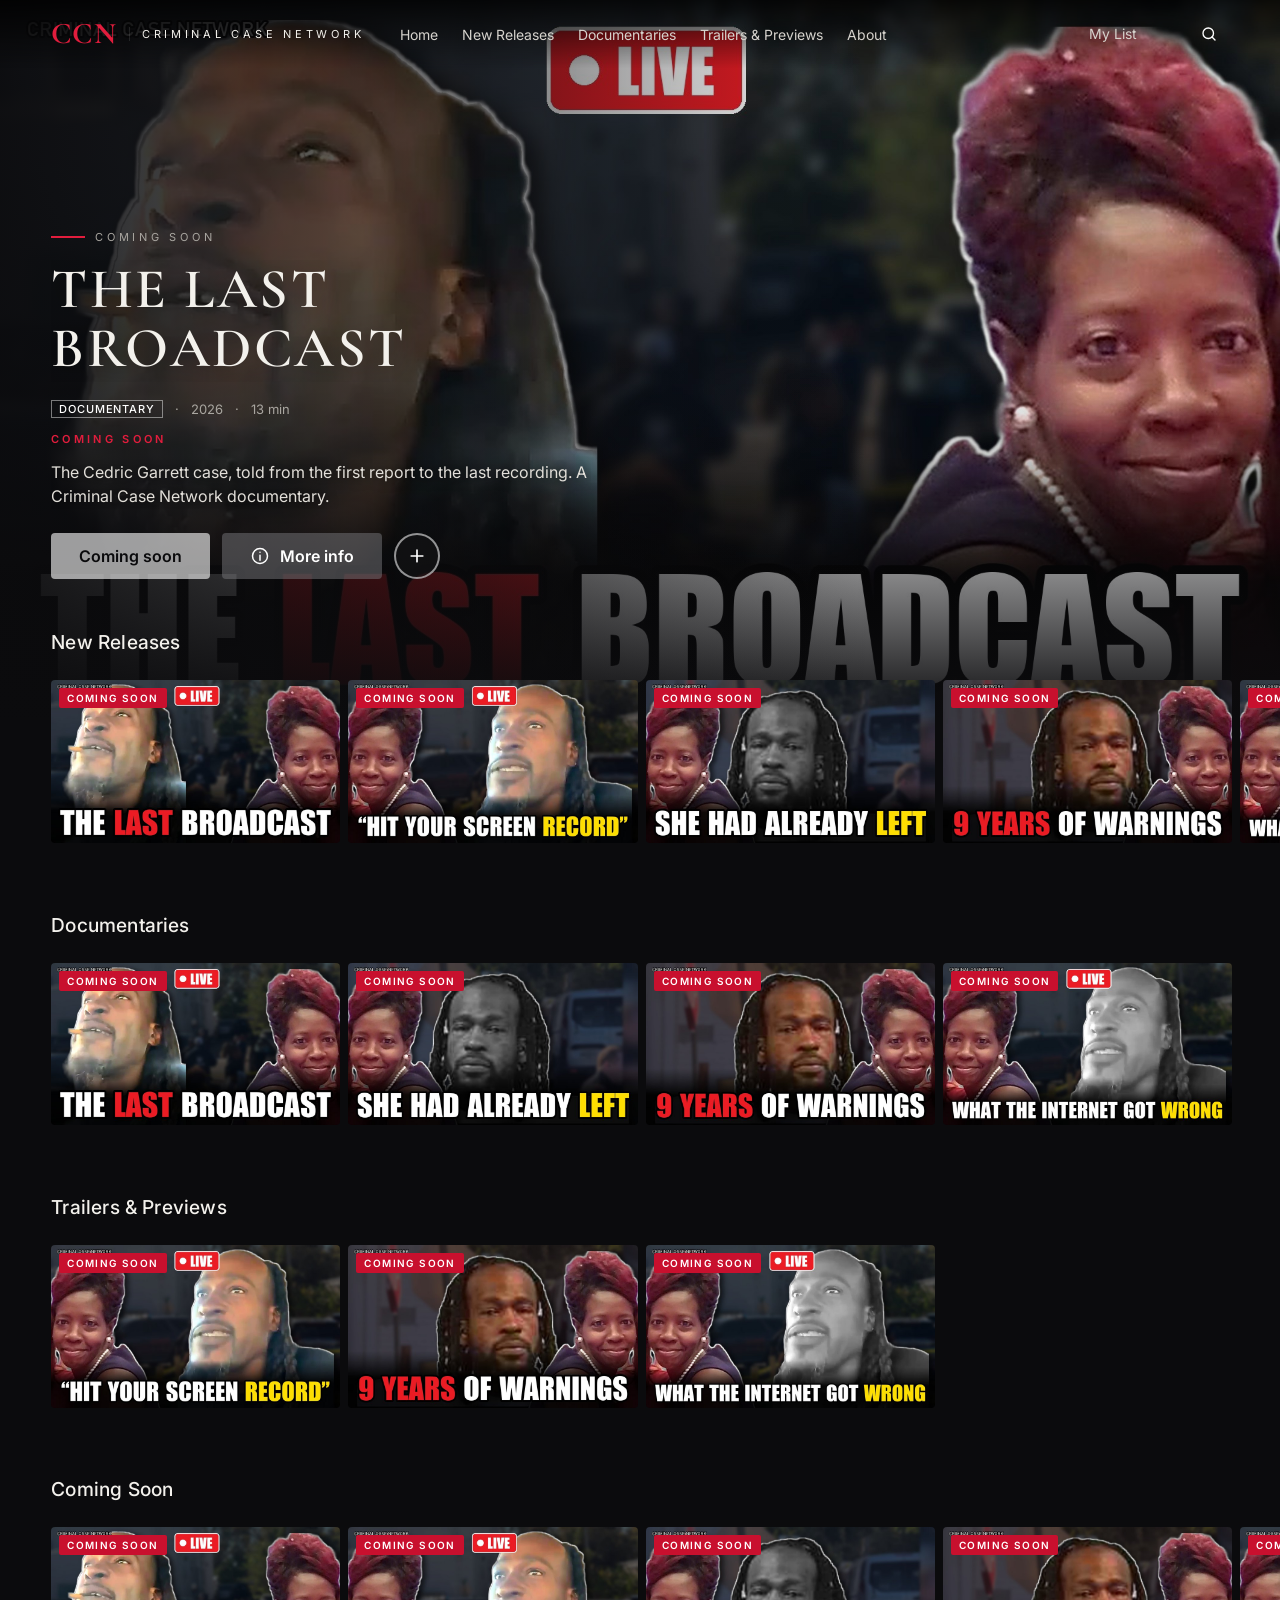
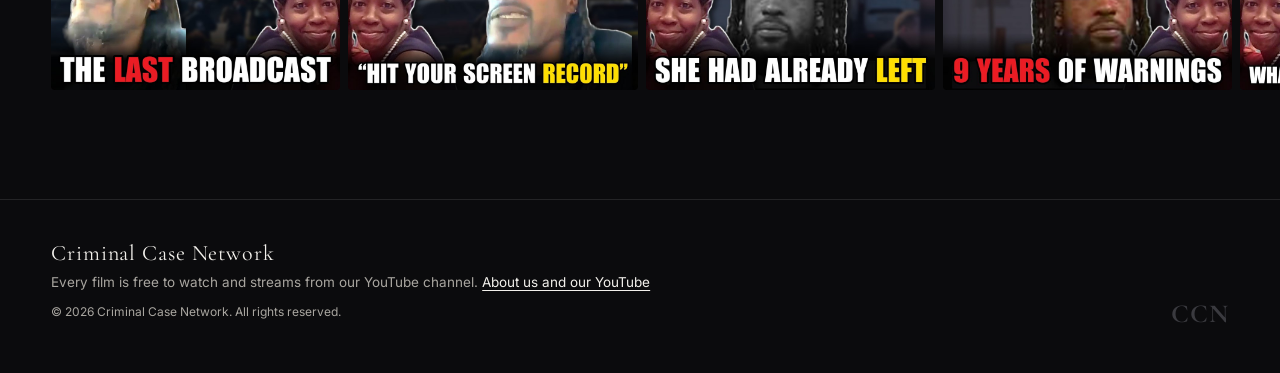
==== public/index.html @ 20ab6cd5 "Play starts the video in the same instant as the click Co-Authored-By: Claude Fable 5.2 <noreply@ant" ====
<!doctype html>
<html lang="en">
<head>
<meta charset="utf-8">
<meta name="viewport" content="width=device-width, initial-scale=1">
<title>Criminal Case Network — Video Vault</title>
<meta name="description" content="Every Criminal Case Network documentary in one place. Free to watch.">
<link rel="icon" href="favicon.svg" type="image/svg+xml">
<link rel="preconnect" href="https://criminal-case-network-video-vault.pages.dev" crossorigin>
<link rel="preconnect" href="https://i.ytimg.com">
<link rel="dns-prefetch" href="https://www.youtube-nocookie.com">
<link rel="preconnect" href="https://fonts.googleapis.com">
<link rel="preconnect" href="https://fonts.gstatic.com" crossorigin>
<link href="https://fonts.googleapis.com/css2?family=Cormorant+Garamond:wght@600;700&family=Inter:wght@400;500;600&display=swap" rel="stylesheet">
<link rel="stylesheet" href="styles.css?v=24">
</head>
<body>

<header class="nav" id="nav">
  <a class="brand" href="./" aria-label="Criminal Case Network home">
    <span class="brand-mark">CCN</span>
    <span class="brand-name">Criminal Case Network</span>
  </a>
  <nav class="links" id="links" aria-label="Sections"></nav>
  <button class="mine-tab" id="mine-tab">My List</button>
  <div class="search" id="search">
    <button id="q-open" aria-label="Search"><svg viewBox="0 0 24 24" aria-hidden="true"><circle cx="11" cy="11" r="7"/><path d="m20 20-4-4"/></svg></button>
  </div>
</header>

<main>
  <section class="hero" id="hero" aria-label="Featured film"></section>
  <div class="rows" id="rows"></div>
  <p class="empty" id="empty" hidden>No films match that search.</p>
</main>

<footer class="foot">
  <div class="foot-brand">Criminal Case Network</div>
  <p>Every film is free to watch and streams from our YouTube channel. <a href="#more" id="foot-more">About us and our YouTube</a></p>
  <p class="small">&copy; <span id="yr"></span> Criminal Case Network. All rights reserved.</p>
  <a class="foot-mark" href="office.html" rel="nofollow" tabindex="-1" aria-hidden="true">CCN</a>
</footer>

<div class="modal" id="modal" hidden role="dialog" aria-modal="true" aria-labelledby="m-title">
  <div class="sheet">
    <button class="close" id="close" aria-label="Close">
      <svg viewBox="0 0 24 24" aria-hidden="true"><path d="M6 6l12 12M18 6 6 18"/></svg>
    </button>
    <div class="theater" id="theater">
      <div class="stage" id="stage"></div>
      <div class="ctrl" id="ctrl" hidden>
        <input class="seek" id="c-seek" type="range" min="0" max="1000" value="0" step="1" aria-label="Seek">
        <div class="ctrl-row">
          <button id="c-play" aria-label="Play or pause"></button>
          <button id="c-back" aria-label="Back 10 seconds"><svg viewBox="0 0 24 24"><path d="M11 5 6 9l5 4"/><path d="M6 9h7a6 6 0 1 1-6 6"/></svg><span>10</span></button>
          <button id="c-fwd" aria-label="Forward 10 seconds"><svg viewBox="0 0 24 24"><path d="m13 5 5 4-5 4"/><path d="M18 9h-7a6 6 0 1 0 6 6"/></svg><span>10</span></button>
          <button id="c-mute" aria-label="Mute"></button>
          <input class="vol" id="c-vol" type="range" min="0" max="100" value="100" aria-label="Volume">
          <span class="time" id="c-time">0:00 / 0:00</span>
          <span class="grow"></span>
          <select id="c-speed" aria-label="Playback speed"><option value="0.5">0.5x</option><option value="0.75">0.75x</option><option value="1" selected>1x</option><option value="1.25">1.25x</option><option value="1.5">1.5x</option><option value="2">2x</option></select>
          <button id="c-full" aria-label="Full screen"><svg viewBox="0 0 24 24"><path d="M4 9V4h5M20 9V4h-5M4 15v5h5M20 15v5h-5"/></svg></button>
        </div>
      </div>
    </div>
    <div class="info">
      <h2 id="m-title"></h2>
      <p class="meta" id="m-meta"></p>
      <div id="m-extra"></div>
      <p class="desc" id="m-desc"></p>
    </div>
  </div>
</div>

<div class="spot" id="spot" hidden>
  <div class="spot-box" role="dialog" aria-label="Search films">
    <div class="spot-bar">
      <svg viewBox="0 0 24 24" aria-hidden="true"><circle cx="11" cy="11" r="7"/><path d="m20 20-4-4"/></svg>
      <input id="q" type="text" placeholder="Search films" aria-label="Search films" autocomplete="off" spellcheck="false">
      <kbd>esc</kbd>
    </div>
    <div class="spot-list" id="spot-list"></div>
  </div>
</div>

<script defer src="app.js?v=24"></script>
</body>
</html>
---- public/styles.css ----
:root {
  --bg: #0b0b0d;
  --panel: #151518;
  --line: rgba(255, 255, 255, .1);
  --text: #f3f1ec;
  --dim: #a9a6a0;
  --red: #c8102e;
  --red-hi: #e21d3d;
  --pad: clamp(16px, 4vw, 60px);
  --serif: "Cormorant Garamond", Georgia, serif;
  --sans: Inter, "Segoe UI", system-ui, sans-serif;
}
* { box-sizing: border-box; }
[hidden] { display: none !important; }
html { scroll-behavior: smooth; }
body { margin: 0; background: var(--bg); color: var(--text); font-family: var(--sans); font-weight: 400; -webkit-font-smoothing: antialiased; overflow-x: hidden; }
a { color: inherit; text-decoration: none; }
button { font: inherit; color: inherit; cursor: pointer; border: 0; background: none; }
:focus-visible { outline: 2px solid #fff; outline-offset: 3px; }

/* ---------- top bar ---------- */
.nav { position: fixed; inset: 0 0 auto 0; z-index: 20; height: 68px; padding: 0 var(--pad); display: flex; align-items: center; gap: 36px;
  background: linear-gradient(rgba(0, 0, 0, .8), transparent); transition: background .35s; }
.nav.solid { background: rgba(11, 11, 13, .96); box-shadow: 0 1px 0 var(--line); }
.brand { display: flex; align-items: center; gap: 12px; flex: none; }
.brand-mark { font-family: var(--serif); font-weight: 700; font-size: 30px; letter-spacing: .04em; color: var(--red-hi); line-height: 1; }
.brand-name { font-size: 11px; letter-spacing: .34em; text-transform: uppercase; color: var(--text); padding-left: 12px; border-left: 1px solid var(--line); }
.links { display: flex; gap: 24px; flex: 1; min-width: 0; overflow: hidden; white-space: nowrap; }
.links a { font-size: 14px; color: #d6d3cd; transition: color .2s; }
.links a:hover { color: #fff; }
.search { display: flex; align-items: center; margin-left: auto; border: 1px solid transparent; transition: border-color .3s, background .3s; }
.search button { width: 38px; height: 36px; display: grid; place-items: center; flex: none; }
.search.open { border-color: rgba(255, 255, 255, .85); background: rgba(0, 0, 0, .8); }
.search input::-webkit-search-cancel-button { display: none; }
#q-clear { display: none; width: 32px; }
#q-clear svg { width: 15px; height: 15px; }
.search.open.has #q-clear { display: grid; }
.row.grid .track { flex-wrap: wrap; overflow: visible; gap: 28px 8px; }
.row.grid .arrow { display: none; }

/* ---------- search bar that pops up in the middle ---------- */
.spot { position: fixed; inset: 0; z-index: 60; background: rgba(0, 0, 0, .55); display: flex; justify-content: center; align-items: flex-start; padding: 18vh 16px 0; animation: fade .18s ease both; }
.spot-box { width: min(680px, 100%); background: rgba(32, 32, 36, .82); -webkit-backdrop-filter: blur(28px) saturate(1.5); backdrop-filter: blur(28px) saturate(1.5); border: 1px solid rgba(255, 255, 255, .16); border-radius: 16px; box-shadow: 0 30px 90px rgba(0, 0, 0, .7); overflow: hidden; animation: spot-in .22s cubic-bezier(.2, .8, .2, 1) both; }
.spot-bar { display: flex; align-items: center; gap: 14px; padding: 0 20px; height: 64px; }
.spot-bar svg { width: 24px; height: 24px; fill: none; stroke: #b9b6b0; stroke-width: 1.8; stroke-linecap: round; flex: none; }
.spot-bar input { flex: 1; min-width: 0; background: none; border: 0; outline: 0; color: #fff; font: inherit; font-size: 22px; font-weight: 400; }
.spot-bar input::placeholder { color: #8d8a85; }
.spot-bar kbd { font: inherit; font-size: 11px; color: #a9a6a0; border: 1px solid rgba(255, 255, 255, .22); border-radius: 5px; padding: 2px 7px; }
.spot-list { max-height: min(56vh, 520px); overflow-y: auto; }
.spot-list:not(:empty) { border-top: 1px solid rgba(255, 255, 255, .12); padding: 8px; }
.spot-item { display: flex; align-items: center; gap: 14px; width: 100%; padding: 8px; border-radius: 10px; text-align: left; }
.spot-item.on { background: rgba(255, 255, 255, .13); }
.spot-item img { width: 104px; aspect-ratio: 16 / 9; object-fit: cover; border-radius: 5px; background: #000; flex: none; }
.spot-item strong { display: block; font-weight: 500; font-size: 16px; }
.spot-item small { color: var(--dim); font-size: 12.5px; }
.spot-none { color: var(--dim); text-align: center; padding: 22px 0; margin: 0; }
@keyframes spot-in { from { opacity: 0; transform: translateY(-10px) scale(.97); } }
.search svg { width: 18px; height: 18px; fill: none; stroke: #fff; stroke-width: 1.8; stroke-linecap: round; flex: none; }
.search input { width: 0; padding: 0; opacity: 0; background: none; border: 0; outline: 0; color: #fff; font: inherit; font-size: 14px; transition: width .35s cubic-bezier(.2, .7, .2, 1), opacity .25s; }
.search.open input { width: min(240px, 44vw); opacity: 1; }
.search input::placeholder { color: #9b9892; }

/* ---------- featured film ---------- */
.hero { position: relative; height: min(88vh, 56.25vw); min-height: 460px; display: flex; align-items: flex-end; padding: 0 var(--pad) clamp(70px, 11vw, 150px); }
.hero-img { position: absolute; inset: 0; width: 100%; height: 100%; object-fit: cover; object-position: center 20%; }
.hero::before { content: ""; position: absolute; inset: 0; z-index: 1;
  background: linear-gradient(90deg, rgba(11, 11, 13, .92) 0%, rgba(11, 11, 13, .55) 38%, transparent 68%), linear-gradient(0deg, var(--bg) 0%, rgba(11, 11, 13, .35) 26%, transparent 52%); }
.hero-copy { position: relative; z-index: 2; max-width: 560px; animation: rise .9s ease both; }
.tagline { display: flex; align-items: center; gap: 10px; font-size: 11px; letter-spacing: .34em; text-transform: uppercase; color: var(--dim); margin: 0 0 14px; }
.tagline::before { content: ""; width: 34px; height: 2px; background: var(--red-hi); }
.hero h1 { font-family: var(--serif); font-weight: 600; font-size: clamp(40px, 6.4vw, 92px); line-height: .96; margin: 0 0 16px; letter-spacing: .005em; text-shadow: 0 2px 30px rgba(0, 0, 0, .6); }
.hero .meta { margin: 0 0 14px; }
.hero .desc { font-size: clamp(14px, 1.25vw, 18px); line-height: 1.55; color: #e2dfd9; margin: 0 0 26px; text-shadow: 0 1px 12px rgba(0, 0, 0, .7); }
.meta { font-size: 13px; color: var(--dim); display: flex; flex-wrap: wrap; gap: 6px 12px; align-items: center; }
.meta b { font-weight: 500; color: #fff; border: 1px solid rgba(255, 255, 255, .45); padding: 1px 7px; font-size: 11px; letter-spacing: .08em; text-transform: uppercase; }
.actions { display: flex; gap: 12px; flex-wrap: wrap; }
.btn { display: inline-flex; align-items: center; gap: 10px; padding: 12px 28px; font-size: 16px; font-weight: 600; border-radius: 4px; transition: background .2s, transform .2s; }
.btn svg { width: 20px; height: 20px; }
.btn.play { background: #fff; color: #0b0b0d; }
.btn.play:hover { background: #d9d6d0; }
.btn.more { background: rgba(120, 120, 124, .5); color: #fff; }
.btn.more:hover { background: rgba(120, 120, 124, .32); }
.btn:active { transform: scale(.97); }
.btn[disabled] { opacity: .6; cursor: default; }

/* ---------- rows ---------- */
.rows { position: relative; z-index: 3; margin-top: clamp(-90px, -7vw, -30px); padding-bottom: 40px; }
.row { margin-bottom: clamp(26px, 3.4vw, 46px); position: relative; scroll-margin-top: 90px; }
.row h2 { font-size: clamp(16px, 1.5vw, 21px); font-weight: 500; margin: 0 var(--pad) 12px; letter-spacing: .01em; }
.track { display: flex; gap: 8px; overflow-x: auto; padding: 14px var(--pad) 26px; scroll-snap-type: x proximity; scroll-padding: 0 var(--pad); scrollbar-width: none; }
.track::-webkit-scrollbar { display: none; }
.tile { position: relative; flex: none; width: clamp(180px, 22.6vw, 330px); aspect-ratio: 16 / 9; border-radius: 4px; overflow: hidden; background: var(--panel); scroll-snap-align: start;
  transition: transform .32s cubic-bezier(.2, .7, .2, 1), box-shadow .32s; padding: 0; text-align: left; }
.tile img { width: 100%; height: 100%; object-fit: cover; display: block; }
.tile .cap { position: absolute; inset: auto 0 0 0; padding: 34px 12px 10px; background: linear-gradient(transparent, rgba(0, 0, 0, .92)); opacity: 0; transform: translateY(6px); transition: opacity .28s, transform .28s; }
.tile .cap strong { display: block; font-weight: 500; font-size: 14px; white-space: nowrap; overflow: hidden; text-overflow: ellipsis; }
.tile .cap span { font-size: 11.5px; color: var(--dim); }
.tile:hover, .tile:focus-visible { transform: scale(1.09); z-index: 5; box-shadow: 0 14px 40px rgba(0, 0, 0, .8); }
.tile:hover .cap, .tile:focus-visible .cap { opacity: 1; transform: none; }
.arrow { position: absolute; top: 46px; bottom: 26px; width: var(--pad); min-width: 34px; z-index: 6; display: grid; place-items: center; background: rgba(11, 11, 13, .55); opacity: 0; transition: opacity .25s, background .25s; }
.arrow svg { width: 26px; height: 26px; fill: none; stroke: #fff; stroke-width: 2; stroke-linecap: round; stroke-linejoin: round; transition: transform .2s; }
.arrow.l { left: 0; } .arrow.r { right: 0; }
.row:hover .arrow:not([hidden]) { opacity: 1; }
.arrow:hover { background: rgba(11, 11, 13, .8); }
.arrow:hover svg { transform: scale(1.3); }
.empty { text-align: center; color: var(--dim); padding: 160px 20px 120px; }

/* ---------- coming soon ---------- */
.flag { position: absolute; top: 8px; left: 8px; background: var(--red); color: #fff; font-size: 10px; font-weight: 600; letter-spacing: .14em; text-transform: uppercase; padding: 4px 8px; border-radius: 2px; }
.soon { display: flex; flex-wrap: wrap; align-items: baseline; gap: 6px 14px; margin: 12px 0 14px; }
.soon-tag { font-size: 11px; letter-spacing: .3em; text-transform: uppercase; color: var(--red-hi); font-weight: 600; }
.count { font-family: var(--serif); font-size: clamp(26px, 3vw, 38px); font-weight: 600; letter-spacing: .03em; font-variant-numeric: tabular-nums; }
.soon-date { font-size: 13px; color: var(--dim); flex-basis: 100%; }

/* ---------- footer ---------- */
.foot { border-top: 1px solid var(--line); padding: 40px var(--pad) 50px; color: var(--dim); font-size: 13.5px; }
.foot-brand { font-family: var(--serif); font-size: 22px; color: var(--text); letter-spacing: .04em; margin-bottom: 8px; }
.foot p { margin: 4px 0; } .foot .small { font-size: 12px; margin-top: 14px; }

/* ---------- film window ---------- */
.modal { position: fixed; inset: 0; z-index: 50; background: rgba(0, 0, 0, .78); overflow-y: auto; padding: 62px 0 40px; animation: fade .25s ease both; }
.modal[hidden] { display: none; }
.sheet { position: relative; width: min(960px, 100%); margin: 0 auto; background: var(--panel); border-radius: 8px; overflow: hidden; box-shadow: 0 30px 90px rgba(0, 0, 0, .8); animation: pop .32s cubic-bezier(.2, .7, .2, 1) both; }
.close { position: fixed; top: 12px; right: 16px; z-index: 3; width: 38px; height: 38px; border-radius: 50%; background: rgba(11, 11, 13, .85); display: grid; place-items: center; }
.close svg { width: 18px; height: 18px; stroke: #fff; stroke-width: 2; stroke-linecap: round; }
.stage { position: relative; aspect-ratio: 16 / 9; background: #000; }
.stage img, .stage iframe { position: absolute; inset: 0; width: 100%; height: 100%; border: 0; object-fit: cover; }
.stage .shade { position: absolute; inset: 0; background: linear-gradient(0deg, var(--panel) 0%, transparent 45%); }
.info { padding: 18px clamp(18px, 4vw, 44px) 40px; }
.info .actions { margin: 16px 0 4px; }
.info h2 { font-family: var(--serif); font-weight: 600; font-size: clamp(28px, 4vw, 44px); margin: 0 0 10px; line-height: 1.05; }
.info .desc { color: #dcd9d3; line-height: 1.6; font-size: 15.5px; max-width: 640px; margin: 14px 0 0; }
body.locked { overflow: hidden; }

@keyframes rise { from { opacity: 0; transform: translateY(18px); } }
@keyframes fade { from { opacity: 0; } }
@keyframes pop { from { opacity: 0; transform: translateY(24px) scale(.97); } }

@media (max-width: 820px) {
  .links, .brand-name { display: none; }
  .nav { gap: 14px; justify-content: space-between; }
  .hero { height: 78vh; }
  .hero::before { background: linear-gradient(0deg, var(--bg) 4%, rgba(11, 11, 13, .6) 42%, rgba(11, 11, 13, .15) 75%); }
  .tile { width: 62vw; }
  .tile .cap { opacity: 1; transform: none; }
  .tile:hover { transform: none; }
  .arrow { display: none; }
  .btn { padding: 11px 22px; font-size: 15px; }
}
@media (prefers-reduced-motion: reduce) { * { animation: none !important; transition: none !important; } html { scroll-behavior: auto; } }

.foot { position: relative; }
.foot-mark { position: absolute; right: var(--pad); bottom: 44px; font-family: var(--serif); font-weight: 700; font-size: 26px; letter-spacing: .04em; color: #3a3a3f; cursor: default; }

/* ---------- player controls ---------- */
.theater { background: #000; }
.theater:fullscreen { display: flex; flex-direction: column; width: 100vw; height: 100vh; }
.theater:fullscreen .stage { flex: 1; aspect-ratio: auto; }
.ctrl { background: #0b0b0d; padding: 0 14px 8px; }
.ctrl-row { display: flex; align-items: center; gap: 4px; }
.ctrl button { width: 42px; height: 42px; display: grid; place-items: center; border-radius: 50%; position: relative; transition: background .2s, transform .15s; flex: none; color: #fff; }
.ctrl button:hover { background: rgba(255, 255, 255, .12); transform: scale(1.08); }
.ctrl svg { width: 24px; height: 24px; fill: none; stroke: #fff; stroke-width: 1.8; stroke-linecap: round; stroke-linejoin: round; }
.ctrl button span { position: absolute; font-size: 8px; font-weight: 600; top: 19px; }
.ctrl .time { font-size: 13px; color: #d6d3cd; font-variant-numeric: tabular-nums; margin-left: 8px; white-space: nowrap; }
.ctrl .grow { flex: 1; }
.ctrl select { background: none; border: 1px solid rgba(255, 255, 255, .3); color: #fff; font: inherit; font-size: 13px; padding: 5px 6px; border-radius: 4px; }
.ctrl select option { background: #151518; }
.ctrl input[type=range] { -webkit-appearance: none; appearance: none; background: none; cursor: pointer; margin: 0; }
.ctrl input[type=range]::-webkit-slider-runnable-track { height: 4px; border-radius: 2px; background: linear-gradient(90deg, var(--red-hi) var(--p, 0%), rgba(255, 255, 255, .28) var(--p, 0%)); }
.ctrl input[type=range]::-moz-range-track { height: 4px; border-radius: 2px; background: rgba(255, 255, 255, .28); }
.ctrl input[type=range]::-moz-range-progress { height: 4px; border-radius: 2px; background: var(--red-hi); }
.ctrl input[type=range]::-webkit-slider-thumb { -webkit-appearance: none; width: 14px; height: 14px; border-radius: 50%; background: var(--red-hi); margin-top: -5px; transition: transform .15s; }
.ctrl input[type=range]::-moz-range-thumb { width: 14px; height: 14px; border: 0; border-radius: 50%; background: var(--red-hi); }
.ctrl input[type=range]:hover::-webkit-slider-thumb { transform: scale(1.3); }
.seek { display: block; width: 100%; height: 18px; }
.vol { width: 84px; --p: 100%; }
.vol::-webkit-slider-runnable-track { background: rgba(255, 255, 255, .5) !important; }
.vol::-webkit-slider-thumb { background: #fff !important; }

/* ---------- my list and continue watching ---------- */
.btn.round { width: 46px; height: 46px; padding: 0; justify-content: center; border-radius: 50%; border: 2px solid rgba(255, 255, 255, .55); background: rgba(20, 20, 22, .6); color: #fff; }
.btn.round:hover { border-color: #fff; }
.btn.round.on { border-color: #fff; background: rgba(255, 255, 255, .16); }
.prog { position: absolute; left: 10px; right: 10px; bottom: 7px; height: 3px; background: rgba(255, 255, 255, .3); border-radius: 2px; overflow: hidden; }
.prog i { display: block; height: 100%; background: var(--red-hi); }
@media (max-width: 560px) { .vol, #c-speed { display: none; } .ctrl button { width: 38px; height: 38px; } }

/* ---------- rotating top ---------- */
.hero-video { position: absolute; z-index: 2; right: var(--pad); top: 50%; transform: translateY(-56%); width: min(860px, calc(100% - var(--pad) * 2 - 610px)); aspect-ratio: 16 / 9; border-radius: 8px; overflow: hidden; background: #000; box-shadow: 0 30px 80px rgba(0, 0, 0, .75); opacity: 0; transition: opacity .9s ease; }
.hero-video.on { opacity: 1; }
.hero-video iframe { width: 100%; height: 100%; border: 0; display: block; }
.dots { display: flex; gap: 7px; margin-top: 26px; }
.dots button { width: 26px; height: 3px; border-radius: 2px; background: rgba(255, 255, 255, .3); transition: background .25s, width .25s; }
.dots button.on { background: #fff; width: 44px; }
.dots button:hover { background: rgba(255, 255, 255, .7); }
.rank { position: absolute; left: 6px; bottom: -6px; font-family: var(--serif); font-weight: 700; font-size: clamp(56px, 6.4vw, 96px); line-height: 1; color: #fff; text-shadow: 0 2px 18px rgba(0, 0, 0, .95), 0 0 3px #000; pointer-events: none; }
@media (max-width: 1100px) {
  .hero { flex-direction: column; align-items: stretch; justify-content: flex-end; height: auto; min-height: 70vh; padding-top: 84px; }
  .hero-video { position: relative; right: auto; top: auto; transform: none; width: 100%; max-width: 760px; margin-bottom: 22px; order: -1; }
  .hero-video:not(.on) { height: 0; aspect-ratio: auto; margin: 0; }
}
.hero h1 { font-size: clamp(38px, 5.2vw, 76px); display: -webkit-box; -webkit-line-clamp: 2; -webkit-box-orient: vertical; overflow: hidden; padding-bottom: .08em; }
.hero .desc { display: -webkit-box; -webkit-line-clamp: 3; -webkit-box-orient: vertical; overflow: hidden; }

/* ---------- elegant frame around the top video (around it, never over the picture) ---------- */
.hero-video { aspect-ratio: auto; overflow: visible; border-radius: 2px; padding: 12px 12px 0; background: rgba(11, 11, 13, .5); -webkit-backdrop-filter: blur(14px); backdrop-filter: blur(14px); border: 1px solid rgba(243, 241, 236, .42); box-shadow: 0 0 0 5px rgba(11, 11, 13, .35), 0 0 0 6px rgba(243, 241, 236, .14), 0 34px 90px rgba(0, 0, 0, .8); }
.hv-screen { aspect-ratio: 16 / 9; background: #000; overflow: hidden; outline: 1px solid rgba(243, 241, 236, .18); }
.hv-screen iframe { width: 100%; height: 100%; border: 0; display: block; }
.hv-label { display: flex; align-items: center; gap: 12px; margin: 0; padding: 12px 2px 13px; font-size: 10.5px; letter-spacing: .34em; text-transform: uppercase; color: var(--dim); }
.hv-label i { width: 30px; height: 2px; background: var(--red-hi); flex: none; }
.hv-label b { font-family: var(--serif); font-weight: 600; font-size: 17px; letter-spacing: .06em; text-transform: none; color: var(--text); margin-left: auto; font-style: italic; }
@media (max-width: 1100px) { .hero-video:not(.on) { padding: 0; border: 0; overflow: hidden; box-shadow: none; } }

/* ---------- top video frame: black, clean, Netflix-like ---------- */
.hero-video { padding: 0; background: #000; border: 0; border-radius: 6px; overflow: hidden; -webkit-backdrop-filter: none; backdrop-filter: none; box-shadow: 0 24px 70px rgba(0, 0, 0, .85), 0 0 0 1px rgba(255, 255, 255, .06); }
.hv-screen { outline: 0; }
.hv-label { background: #000; padding: 13px 16px 14px; gap: 10px; font-size: 11px; font-weight: 600; letter-spacing: .18em; color: #fff; }
.hv-label i { width: 4px; height: 16px; border-radius: 1px; }
.hv-label b { font-family: var(--sans); font-style: normal; font-weight: 500; font-size: 12px; letter-spacing: .04em; color: #b3b3b3; }

/* ---------- My List tab in the top bar ---------- */
.mine-tab { margin-left: auto; flex: none; font-size: 14px; color: #d6d3cd; white-space: nowrap; padding: 6px 0; border-bottom: 2px solid transparent; transition: color .2s, border-color .2s; }
.mine-tab:hover { color: #fff; }
.mine-tab.on { color: #fff; font-weight: 500; border-color: var(--red-hi); }
.mine-tab + .search { margin-left: 16px; }
.rows .empty { padding: 120px 20px; max-width: 520px; margin: 0 auto; line-height: 1.6; }
@media (max-width: 820px) { .nav { justify-content: flex-start; } }

/* ---------- preview window you can use: click to watch, hover to hold, sound button ---------- */
.hero-video { cursor: pointer; transition: opacity .9s ease, transform .3s ease, box-shadow .3s ease; }
.hero-video:hover { box-shadow: 0 28px 80px rgba(0, 0, 0, .9), 0 0 0 2px rgba(255, 255, 255, .55); }
.hv-screen iframe { pointer-events: none; }
.hv-label b { margin-left: auto; }
.hv-sound { width: 30px; height: 30px; border-radius: 50%; border: 1px solid rgba(255, 255, 255, .45); display: grid; place-items: center; flex: none; margin: -6px 0 -6px 4px; transition: border-color .2s, background .2s; }
.hv-sound:hover, .hv-sound.on { border-color: #fff; background: rgba(255, 255, 255, .14); }
.hv-sound svg { width: 16px; height: 16px; fill: none; stroke: #fff; stroke-width: 1.8; stroke-linecap: round; stroke-linejoin: round; }

/* ---------- big title at the top: capitals, sized to fit, uncluttered ---------- */
.hero-copy { max-width: 540px; }
.hero h1 { text-transform: uppercase; font-weight: 600; letter-spacing: .045em; line-height: 1.04; font-size: clamp(34px, 4.4vw, 64px); -webkit-line-clamp: 3; text-wrap: balance; overflow-wrap: break-word; margin-bottom: 18px; }
.hero h1.mid { font-size: clamp(27px, 3.1vw, 46px); line-height: 1.08; }
.hero h1.long { font-size: clamp(21px, 2.2vw, 32px); line-height: 1.16; letter-spacing: .06em; }
.hero .tagline { margin-bottom: 16px; }
.hero .desc { -webkit-line-clamp: 2; margin-bottom: 24px; }
.hero .soon { margin: 4px 0 14px; }
.hero h1, .info h2 { font-variant-numeric: lining-nums; }

/* ---------- ranked row: big outlined numbers beside the covers ---------- */
.row.top .track { gap: 6px; padding-top: 18px; }
.top-item { display: flex; align-items: flex-end; flex: none; scroll-snap-align: start; }
.top-num { font-family: var(--sans); font-weight: 600; font-size: clamp(120px, 15vw, 230px); line-height: .74; letter-spacing: -.07em; color: #0b0b0d; -webkit-text-stroke: 3px #77777c; paint-order: stroke fill; margin-right: -.13em; padding-left: .04em; user-select: none; transition: -webkit-text-stroke-color .3s; font-variant-numeric: lining-nums; }
.top-item:hover .top-num { -webkit-text-stroke-color: #fff; }
.top-item .tile { position: relative; z-index: 1; width: clamp(170px, 19vw, 285px); scroll-snap-align: none; }
@media (max-width: 820px) { .top-item .tile { width: 48vw; } .top-num { font-size: 30vw; -webkit-text-stroke-width: 2px; } }
.top-num { -webkit-text-stroke: 4px #9c9ca2; margin-right: -.1em; }

.hv-screen img { width: 100%; height: 100%; object-fit: cover; display: block; }
.hv-screen { transition: opacity .7s ease; }
.hv-screen.out { opacity: 0; }

/* ---------- pulsing glow on the big picture at the top ---------- */
@keyframes glow {
  0%, 100% { box-shadow: 0 24px 70px rgba(0, 0, 0, .85), 0 0 0 1px rgba(226, 29, 61, .35), 0 0 16px 2px rgba(226, 29, 61, .22); }
  50% { box-shadow: 0 24px 70px rgba(0, 0, 0, .85), 0 0 0 1px rgba(226, 29, 61, .95), 0 0 46px 12px rgba(226, 29, 61, .62); }
}
.hero-video.on { animation: glow 2.6s ease-in-out infinite; }
.hero-video:hover { outline: 2px solid rgba(255, 255, 255, .75); }

/* ---------- ranked row: the number pops out to the side and glows on hover, staying behind the covers ---------- */
.row.top .track { gap: 32px; padding-top: 24px; }
.top-num { position: relative; z-index: 0; transform-origin: 100% 100%; transition: transform .35s cubic-bezier(.2, .7, .2, 1), -webkit-text-stroke-color .3s, filter .35s; }
.top-item:hover .top-num { transform: translateX(-18px) scale(1.07); -webkit-text-stroke-color: #fff; filter: drop-shadow(0 0 9px rgba(255, 255, 255, .5)) drop-shadow(0 0 24px rgba(226, 29, 61, .65)); }

/* ---------- More page ---------- */
.links a.on { color: #fff; font-weight: 500; }
#foot-more { color: var(--text); text-decoration: underline; text-underline-offset: 3px; }
.about { max-width: 860px; margin: 0 auto; padding: 20px var(--pad) 70px; animation: rise .6s ease both; }
.about-id { display: flex; align-items: center; gap: clamp(18px, 3vw, 34px); padding-bottom: 34px; border-bottom: 1px solid var(--line); }
.about-mark { font-family: var(--serif); font-weight: 700; font-size: clamp(84px, 13vw, 168px); line-height: .8; letter-spacing: .02em; color: var(--red-hi); text-shadow: 0 0 60px rgba(226, 29, 61, .35); }
.about h1 { font-family: var(--serif); font-weight: 600; font-size: clamp(26px, 3.6vw, 46px); line-height: 1.1; margin: 0 0 8px; display: flex; align-items: center; flex-wrap: wrap; gap: 12px; }
.about .check { width: clamp(26px, 3vw, 38px); height: clamp(26px, 3vw, 38px); flex: none; }
.about-tag { margin: 0; font-size: 11px; letter-spacing: .34em; text-transform: uppercase; color: var(--dim); }
.about-text { padding: 34px 0 10px; }
.about-text p { color: #d9d6d0; font-size: 16.5px; line-height: 1.75; margin: 0 0 18px; }
.about-text .lead { font-family: var(--serif); font-size: clamp(22px, 2.4vw, 29px); line-height: 1.4; color: var(--text); }
.yt-card { display: flex; align-items: center; gap: clamp(16px, 3vw, 30px); margin-top: 22px; padding: clamp(20px, 3vw, 32px); background: #151518; border: 1px solid var(--line); border-radius: 12px; transition: border-color .25s, transform .25s, box-shadow .25s; }
.yt-card:hover { border-color: rgba(255, 255, 255, .45); transform: translateY(-2px); box-shadow: 0 20px 50px rgba(0, 0, 0, .6); }
.yt-logo { width: clamp(84px, 12vw, 136px); flex: none; }
.yt-card span { flex: 1; min-width: 0; }
.yt-card strong { display: block; font-family: var(--serif); font-weight: 600; font-size: clamp(24px, 3vw, 36px); line-height: 1.15; }
.yt-card small { display: block; color: var(--dim); font-size: 14px; margin-top: 6px; overflow-wrap: anywhere; }
.yt-card .btn { flex: none; background: #f00; color: #fff; }
@media (max-width: 640px) { .yt-card { flex-wrap: wrap; } .yt-card .btn { width: 100%; justify-content: center; } }
.about-id > div { flex: 1; min-width: 0; }
.about h1 { font-size: clamp(24px, 3.1vw, 40px); }
@media (min-width: 700px) { .about h1 { flex-wrap: nowrap; white-space: nowrap; } }
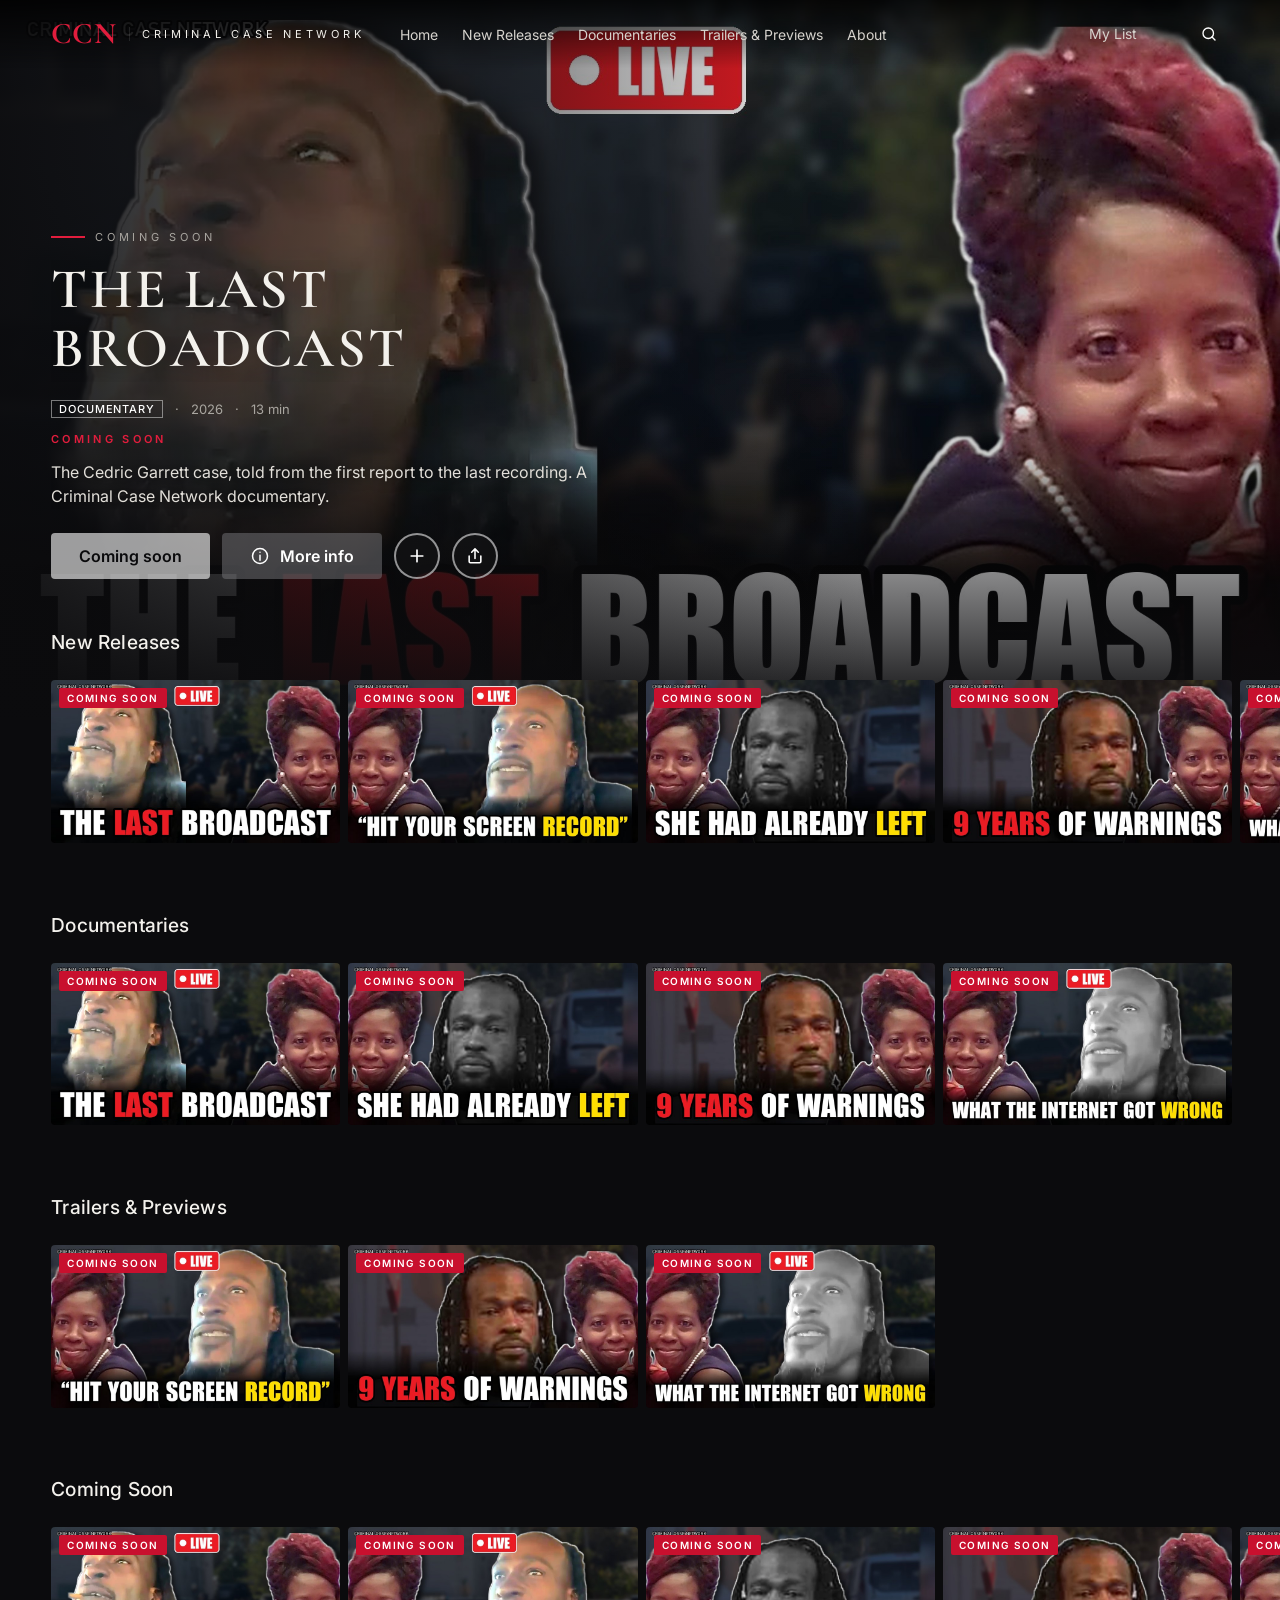
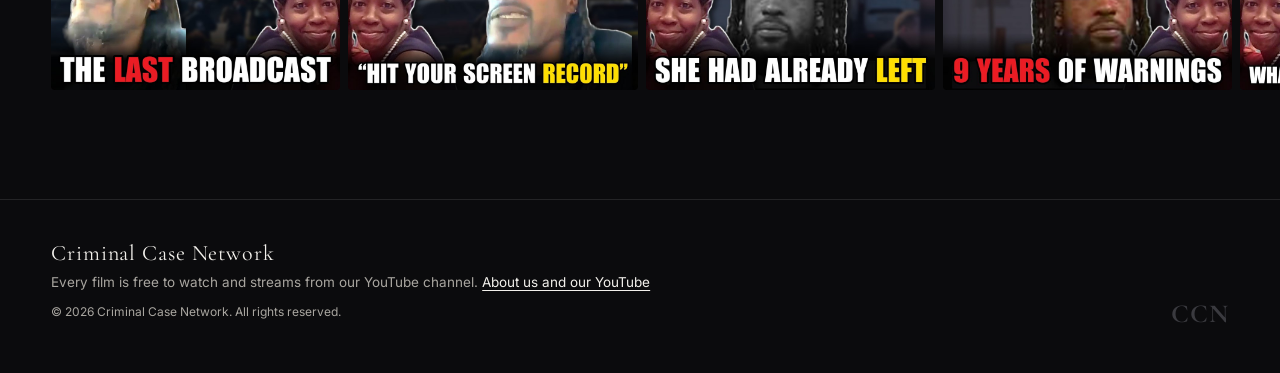
==== commit 2a57be5e: "New badge, share links, More like this, and a readable page per film with a sitemap Co-Authored-By: " ====
--- a/public/index.html
+++ b/public/index.html
@@ -5,6 +5,10 @@
 <meta name="viewport" content="width=device-width, initial-scale=1">
 <title>Criminal Case Network — Video Vault</title>
 <meta name="description" content="Every Criminal Case Network documentary in one place. Free to watch.">
+<meta property="og:site_name" content="Criminal Case Network">
+<meta property="og:type" content="website">
+<meta property="og:title" content="Criminal Case Network — Video Vault">
+<meta property="og:description" content="Every Criminal Case Network documentary in one place. Free to watch.">
 <link rel="icon" href="favicon.svg" type="image/svg+xml">
 <link rel="preconnect" href="https://criminal-case-network-video-vault.pages.dev" crossorigin>
 <link rel="preconnect" href="https://i.ytimg.com">
@@ -12,7 +16,7 @@
 <link rel="preconnect" href="https://fonts.googleapis.com">
 <link rel="preconnect" href="https://fonts.gstatic.com" crossorigin>
 <link href="https://fonts.googleapis.com/css2?family=Cormorant+Garamond:wght@600;700&family=Inter:wght@400;500;600&display=swap" rel="stylesheet">
-<link rel="stylesheet" href="styles.css?v=24">
+<link rel="stylesheet" href="styles.css?v=26">
 </head>
 <body>
 
@@ -68,6 +72,7 @@
       <p class="meta" id="m-meta"></p>
       <div id="m-extra"></div>
       <p class="desc" id="m-desc"></p>
+      <div id="m-more"></div>
     </div>
   </div>
 </div>
@@ -83,6 +88,6 @@
   </div>
 </div>
 
-<script defer src="app.js?v=24"></script>
+<script defer src="app.js?v=26"></script>
 </body>
 </html>
--- a/public/styles.css
+++ b/public/styles.css
@@ -295,3 +295,17 @@
 .about-id > div { flex: 1; min-width: 0; }
 .about h1 { font-size: clamp(24px, 3.1vw, 40px); }
 @media (min-width: 700px) { .about h1 { flex-wrap: nowrap; white-space: nowrap; } }
+
+.stage iframe.pre { visibility: hidden; }
+
+/* ---------- new badge, share, more like this ---------- */
+.flag.new { background: #fff; color: #0b0b0d; }
+.toast { position: fixed; left: 50%; bottom: 34px; transform: translate(-50%, 20px); z-index: 80; background: #f3f1ec; color: #0b0b0d; font-size: 14px; font-weight: 500; padding: 11px 20px; border-radius: 6px; box-shadow: 0 12px 40px rgba(0, 0, 0, .6); opacity: 0; pointer-events: none; transition: opacity .25s, transform .25s; }
+.toast.on { opacity: 1; transform: translate(-50%, 0); }
+#m-more:not(:empty) { margin-top: 34px; padding-top: 26px; border-top: 1px solid var(--line); }
+#m-more h3 { font-size: 19px; font-weight: 500; margin: 0 0 14px; }
+.more-grid { display: grid; grid-template-columns: repeat(3, 1fr); gap: 10px; }
+.more-grid .tile { width: auto; }
+.more-grid .tile:hover, .more-grid .tile:focus-visible { transform: scale(1.04); }
+.more-grid .tile .cap { opacity: 1; transform: none; }
+@media (max-width: 640px) { .more-grid { grid-template-columns: repeat(2, 1fr); } }
